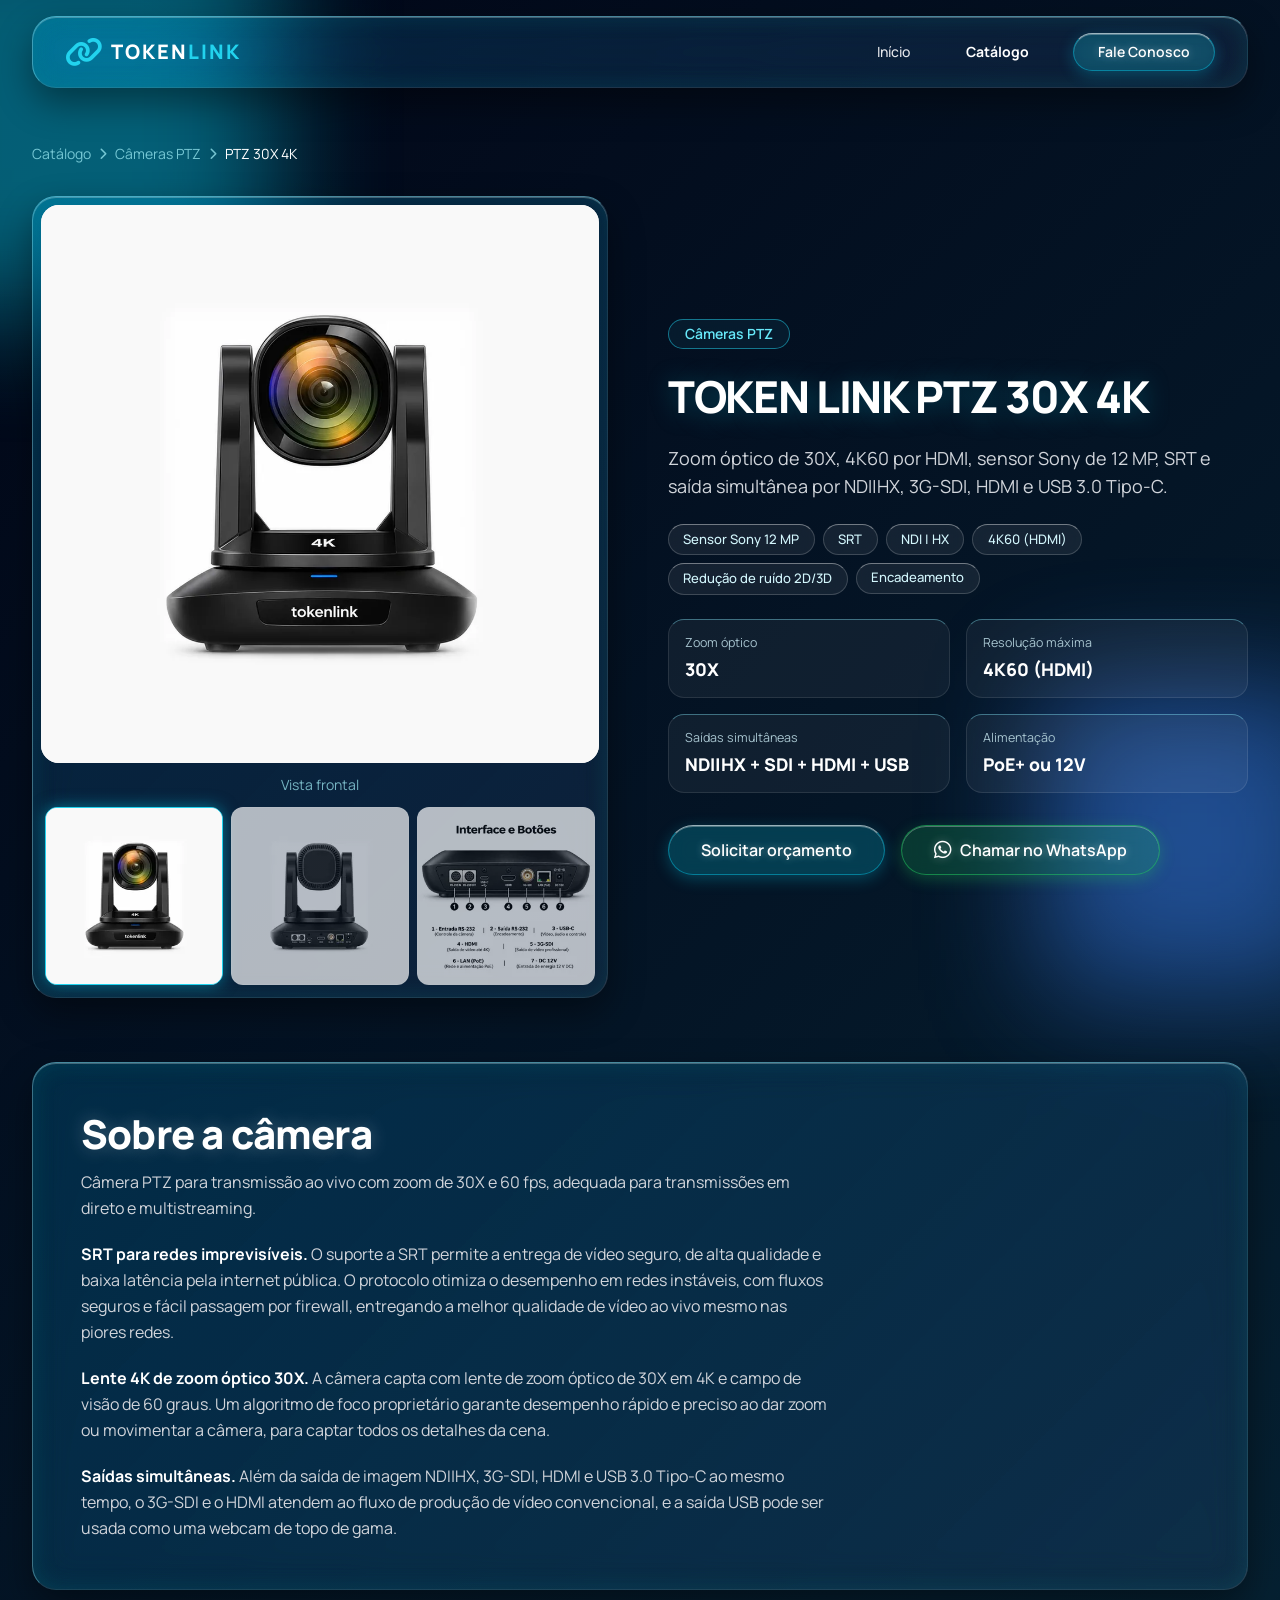
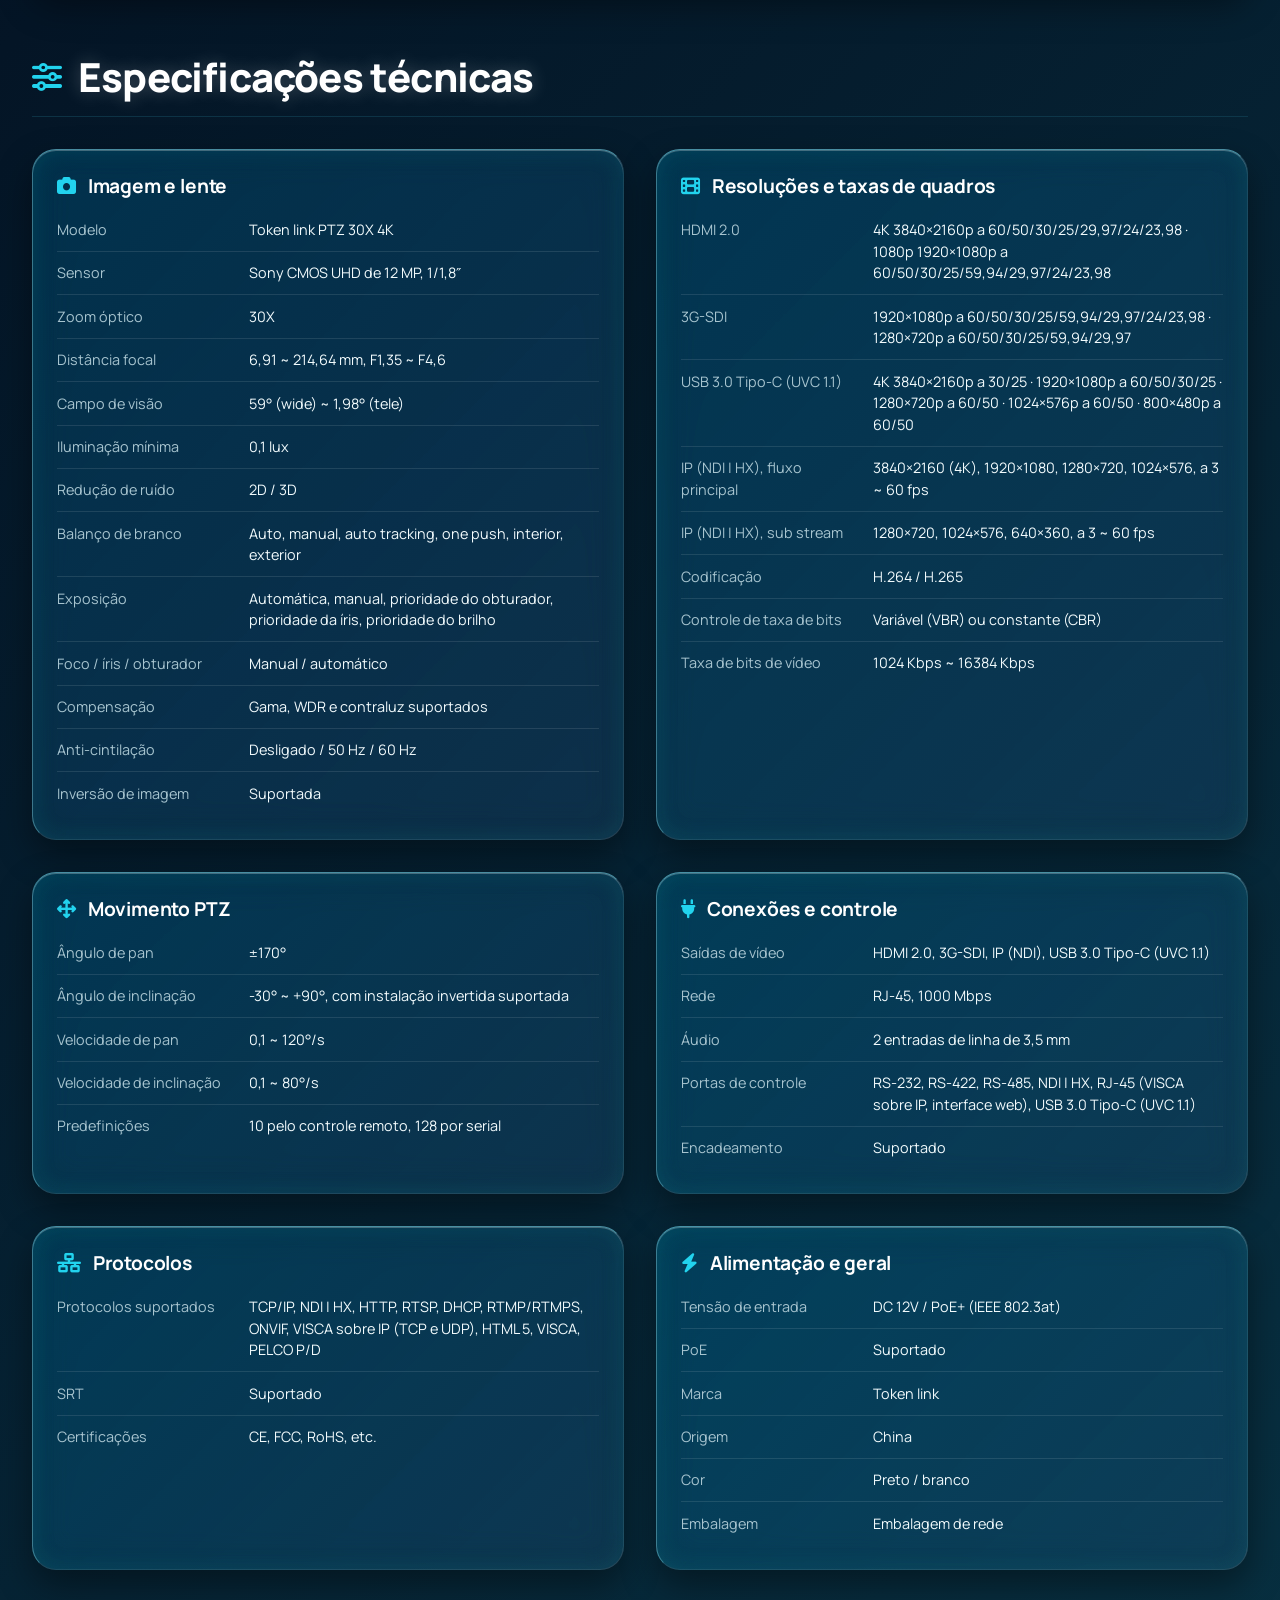
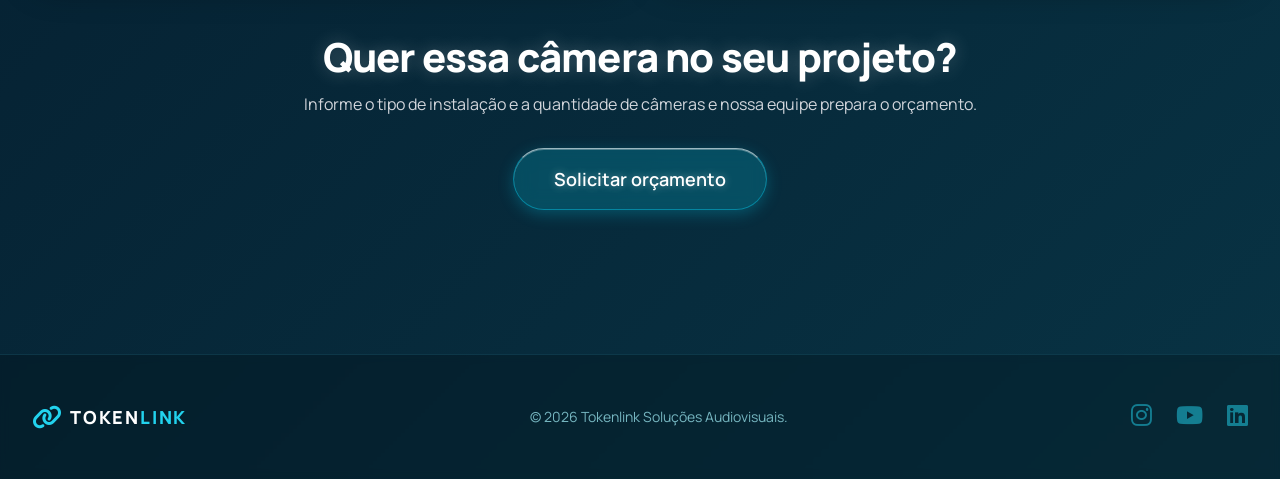
==== produto-ptz-30x-4k.html @ 7f0d7ee3 "Add files via upload" ====
<!DOCTYPE html>
<html lang="pt-BR">
<head>
    <meta charset="UTF-8">
    <meta name="viewport" content="width=device-width, initial-scale=1.0">
    <title>TOKEN LINK PTZ 30X 4K - Tokenlink</title>
    <meta name="description" content="Câmera PTZ com zoom óptico de 30X, 4K60, sensor Sony de 12 MP, SRT, NDI HX, 3G-SDI, HDMI, USB 3.0 Tipo-C e PoE+.">
    <meta name="theme-color" content="#020617">
    <meta property="og:type" content="product">
    <meta property="og:locale" content="pt_BR">
    <meta property="og:site_name" content="Tokenlink">
    <meta property="og:title" content="TOKEN LINK PTZ 30X 4K">
    <meta property="og:description" content="Zoom óptico de 30X, 4K60, SRT e saídas NDI HX, 3G-SDI, HDMI e USB 3.0.">
    <link rel="icon" href="favicon.svg" type="image/svg+xml">

    <link rel="stylesheet" href="tailwind.css">
    <link rel="stylesheet" href="https://cdnjs.cloudflare.com/ajax/libs/font-awesome/6.4.0/css/all.min.css">
    <link rel="preconnect" href="https://fonts.googleapis.com">
    <link rel="preconnect" href="https://fonts.gstatic.com" crossorigin>
    <link href="https://fonts.googleapis.com/css2?family=Manrope:wght@400;500;600;700;800&display=swap" rel="stylesheet">
    <link rel="stylesheet" href="styles.css">
    <!-- TODO: quando o domínio estiver definido, adicionar "image" (URL absoluta), <link rel="canonical"> e og:image/og:url -->
    <script type="application/ld+json">
    {"@context":"https://schema.org","@type":"Product","name":"TOKEN LINK PTZ 30X 4K","brand":{"@type":"Brand","name":"TOKEN LINK"},"description":"Câmera PTZ com zoom óptico de 30X, 4K60, sensor Sony de 12 MP, SRT, NDI HX, 3G-SDI, HDMI, USB 3.0 Tipo-C e PoE+."}
    </script>
</head>
<body class="text-white antialiased selection:bg-cyan-500 selection:text-white">

    <div class="liquid-blob blob-1" aria-hidden="true"></div>
    <div class="liquid-blob blob-2" aria-hidden="true"></div>

    <nav class="site-nav py-4" aria-label="Navegação principal">
        <div class="flex items-center justify-between">
            <a href="index.html" class="flex-shrink-0 flex items-center gap-2" aria-label="Tokenlink - página inicial">
                <i class="fa-solid fa-link text-cyan-400 text-3xl"></i>
                <span class="font-display text-xl font-bold tracking-wider text-white">TOKEN<span class="text-cyan-400">LINK</span></span>
            </a>
            <div class="hidden md:block">
                <div class="ml-10 flex items-center space-x-8">
                    <a href="index.html" class="text-gray-200 hover:text-cyan-400 px-3 py-2 text-sm font-medium transition-colors">Início</a>
                    <a href="produtos.html" aria-current="page" class="text-white font-bold px-3 py-2 text-sm">Catálogo</a>
                    <a href="index.html#contato" class="btn inline-block px-6 py-2 text-sm font-medium">Fale Conosco</a>
                </div>
            </div>
            <button id="menu-toggle" type="button" class="md:hidden text-cyan-200/70 text-2xl w-10 h-10 flex items-center justify-center" aria-label="Abrir menu" aria-controls="mobile-menu" aria-expanded="false">
                <i class="fa-solid fa-bars"></i>
            </button>
        </div>
        <div id="mobile-menu" class="hidden md:hidden mt-4 pt-4 border-t border-cyan-900/50 flex flex-col gap-3">
            <a href="index.html" class="text-gray-200 hover:text-cyan-400 py-2 text-base font-medium transition-colors">Início</a>
            <a href="produtos.html" aria-current="page" class="text-white font-bold py-2 text-base">Catálogo</a>
            <a href="index.html#contato" class="btn px-6 py-3 text-center font-medium">Fale Conosco</a>
        </div>
    </nav>

    <main class="relative z-10">

        <!-- Topo do produto -->
        <section class="pt-36 pb-16 px-4 sm:px-6 lg:px-8 max-w-7xl mx-auto">
            <nav aria-label="Você está aqui" class="text-sm text-cyan-200/70 mb-8 flex flex-wrap items-center gap-2">
                <a href="produtos.html" class="hover:text-cyan-400 transition-colors">Catálogo</a>
                <i class="fa-solid fa-chevron-right text-xs"></i>
                <a href="produtos.html" class="hover:text-cyan-400 transition-colors">Câmeras PTZ</a>
                <i class="fa-solid fa-chevron-right text-xs"></i>
                <span class="text-white">PTZ 30X 4K</span>
            </nav>

            <div class="grid grid-cols-1 lg:grid-cols-2 gap-10 lg:gap-14 items-center">

                <!-- Galeria (as fotos têm fundo branco, então ficam em uma "bancada" clara) -->
                <div class="card p-2 w-full max-w-xl mx-auto lg:mx-0">
                    <div data-gallery>
                        <div class="product-stage" data-gallery-stage style="background:#f9f9f9">
                            <img src="img/30x4k-frente.webp" alt="Câmera TOKEN LINK PTZ 30X 4K, vista frontal" width="1000" height="1000" data-gallery-main>
                        </div>
                        <p class="text-center text-sm text-cyan-200/70 mt-3" data-gallery-caption aria-live="polite">Vista frontal</p>
                        <div class="grid grid-cols-3 gap-2 mt-3 px-1 pb-1">
                            <button type="button" class="thumb" data-full="img/30x4k-frente.webp" data-bg="#f9f9f9" data-label="Vista frontal" aria-label="Ver imagem: Vista frontal" aria-current="true">
                                <img src="img/30x4k-frente-thumb.webp" alt="Câmera TOKEN LINK PTZ 30X 4K, vista frontal" width="300" height="300">
                            </button>
                            <button type="button" class="thumb" data-full="img/30x4k-traseira.webp" data-bg="#f9f9f9" data-label="Vista traseira" aria-label="Ver imagem: Vista traseira">
                                <img src="img/30x4k-traseira-thumb.webp" alt="Câmera TOKEN LINK PTZ 30X 4K, vista traseira com o painel de conexões" width="300" height="300" loading="lazy">
                            </button>
                            <button type="button" class="thumb" data-full="img/30x4k-interfaces.webp" data-bg="#fff" data-label="Interface e botões" aria-label="Ver imagem: Interface e botões">
                                <img src="img/30x4k-interfaces-thumb.webp" alt="Painel traseiro com a numeração das interfaces e botões" width="300" height="300" loading="lazy">
                            </button>
                        </div>
                    </div>
                </div>

                <!-- Informações principais -->
                <div class="space-y-6">
                    <div class="inline-block px-4 py-1 rounded-full border border-cyan-400/50 text-cyan-300 text-sm font-semibold backdrop-blur-md bg-cyan-900/20">Câmeras PTZ</div>
                    <h1 class="title-xl title-sm">TOKEN LINK PTZ 30X 4K</h1>
                    <p class="text-lg text-gray-300 max-w-xl">
                        Zoom óptico de 30X, 4K60 por HDMI, sensor Sony de 12 MP, SRT e saída simultânea por NDI|HX, 3G-SDI, HDMI e USB 3.0 Tipo-C. 
                    </p>

                    <ul class="flex flex-wrap gap-2" aria-label="Destaques">
                        <li class="chip">Sensor Sony 12 MP</li>
                        <li class="chip">SRT</li>
                        <li class="chip">NDI | HX</li>
                        <li class="chip">4K60 (HDMI)</li>
                        <li class="chip">Redução de ruído 2D/3D</li>
                        <li class="chip">Encadeamento</li>
                    </ul>

                    <dl class="grid grid-cols-2 gap-4">
                        <div class="stat"><dt>Zoom óptico</dt><dd>30X</dd></div>
                        <div class="stat"><dt>Resolução máxima</dt><dd>4K60 (HDMI)</dd></div>
                        <div class="stat"><dt>Saídas simultâneas</dt><dd>NDI|HX + SDI + HDMI + USB</dd></div>
                        <div class="stat"><dt>Alimentação</dt><dd>PoE+ ou 12V</dd></div>
                    </dl>

                    <div class="flex flex-wrap gap-4 pt-2">
                        <a href="index.html?interesse=C%C3%A2meras%20PTZ&amp;produto=TOKEN%20LINK%20PTZ%2030X%204K#contato" class="btn inline-block py-3 px-8 text-center font-bold">Solicitar orçamento</a>
                        <a href="#" data-whatsapp="Olá, Tokenlink! Tenho interesse na câmera TOKEN LINK PTZ 30X 4K. Gostaria de um orçamento." target="_blank" rel="noopener" class="btn btn-wa inline-flex items-center gap-2 py-3 px-8 text-center font-bold">
                            <i class="fa-brands fa-whatsapp text-xl"></i> Chamar no WhatsApp
                        </a>
                    </div>
                </div>
            </div>
        </section>

        <!-- Descrição -->
        <section class="pb-16 px-4 sm:px-6 lg:px-8 max-w-7xl mx-auto">
            <div class="card p-8 md:p-12">
                <h2 class="h-section">Sobre a câmera</h2>
                <div class="prose-hud space-y-5 text-gray-300 leading-relaxed">
                    <p>Câmera PTZ para transmissão ao vivo com zoom de 30X e 60 fps, adequada para transmissões em direto e multistreaming.</p>
                    <p><strong class="text-white">SRT para redes imprevisíveis.</strong> O suporte a SRT permite a entrega de vídeo seguro, de alta qualidade e baixa latência pela internet pública. O protocolo otimiza o desempenho em redes instáveis, com fluxos seguros e fácil passagem por firewall, entregando a melhor qualidade de vídeo ao vivo mesmo nas piores redes.</p>
                    <p><strong class="text-white">Lente 4K de zoom óptico 30X.</strong> A câmera capta com lente de zoom óptico de 30X em 4K e campo de visão de 60 graus. Um algoritmo de foco proprietário garante desempenho rápido e preciso ao dar zoom ou movimentar a câmera, para captar todos os detalhes da cena.</p>
                    <p><strong class="text-white">Saídas simultâneas.</strong> Além da saída de imagem NDI|HX, 3G-SDI, HDMI e USB 3.0 Tipo-C ao mesmo tempo, o 3G-SDI e o HDMI atendem ao fluxo de produção de vídeo convencional, e a saída USB pode ser usada como uma webcam de topo de gama.</p>
                </div>
            </div>
        </section>

        <!-- Especificações -->
        <section class="pb-24 px-4 sm:px-6 lg:px-8 max-w-7xl mx-auto">
            <div class="mb-8 border-b border-cyan-900/50 pb-4 flex items-center gap-4">
                <i class="fa-solid fa-sliders text-3xl text-cyan-400"></i>
                <h2 class="h-section" style="margin-bottom:0">Especificações técnicas</h2>
            </div>
            <div class="grid grid-cols-1 lg:grid-cols-2 gap-8">
            <div class="card p-6 h-full">
                <h3 class="h-card flex items-center gap-3 mb-4"><i class="fa-solid fa-camera text-cyan-400"></i>Imagem e lente</h3>
                <dl>
                    <div class="spec-row"><dt>Modelo</dt><dd>Token link PTZ 30X 4K</dd></div>
                    <div class="spec-row"><dt>Sensor</dt><dd>Sony CMOS UHD de 12 MP, 1/1,8″</dd></div>
                    <div class="spec-row"><dt>Zoom óptico</dt><dd>30X</dd></div>
                    <div class="spec-row"><dt>Distância focal</dt><dd>6,91 ~ 214,64 mm, F1,35 ~ F4,6</dd></div>
                    <div class="spec-row"><dt>Campo de visão</dt><dd>59° (wide) ~ 1,98° (tele)</dd></div>
                    <div class="spec-row"><dt>Iluminação mínima</dt><dd>0,1 lux</dd></div>
                    <div class="spec-row"><dt>Redução de ruído</dt><dd>2D / 3D</dd></div>
                    <div class="spec-row"><dt>Balanço de branco</dt><dd>Auto, manual, auto tracking, one push, interior, exterior</dd></div>
                    <div class="spec-row"><dt>Exposição</dt><dd>Automática, manual, prioridade do obturador, prioridade da íris, prioridade do brilho</dd></div>
                    <div class="spec-row"><dt>Foco / íris / obturador</dt><dd>Manual / automático</dd></div>
                    <div class="spec-row"><dt>Compensação</dt><dd>Gama, WDR e contraluz suportados</dd></div>
                    <div class="spec-row"><dt>Anti-cintilação</dt><dd>Desligado / 50 Hz / 60 Hz</dd></div>
                    <div class="spec-row"><dt>Inversão de imagem</dt><dd>Suportada</dd></div>
                </dl>
            </div>
            <div class="card p-6 h-full">
                <h3 class="h-card flex items-center gap-3 mb-4"><i class="fa-solid fa-film text-cyan-400"></i>Resoluções e taxas de quadros</h3>
                <dl>
                    <div class="spec-row"><dt>HDMI 2.0</dt><dd>4K 3840×2160p a 60/50/30/25/29,97/24/23,98 · 1080p 1920×1080p a 60/50/30/25/59,94/29,97/24/23,98</dd></div>
                    <div class="spec-row"><dt>3G-SDI</dt><dd>1920×1080p a 60/50/30/25/59,94/29,97/24/23,98 · 1280×720p a 60/50/30/25/59,94/29,97</dd></div>
                    <div class="spec-row"><dt>USB 3.0 Tipo-C (UVC 1.1)</dt><dd>4K 3840×2160p a 30/25 · 1920×1080p a 60/50/30/25 · 1280×720p a 60/50 · 1024×576p a 60/50 · 800×480p a 60/50</dd></div>
                    <div class="spec-row"><dt>IP (NDI | HX), fluxo principal</dt><dd>3840×2160 (4K), 1920×1080, 1280×720, 1024×576, a 3 ~ 60 fps</dd></div>
                    <div class="spec-row"><dt>IP (NDI | HX), sub stream</dt><dd>1280×720, 1024×576, 640×360, a 3 ~ 60 fps</dd></div>
                    <div class="spec-row"><dt>Codificação</dt><dd>H.264 / H.265</dd></div>
                    <div class="spec-row"><dt>Controle de taxa de bits</dt><dd>Variável (VBR) ou constante (CBR)</dd></div>
                    <div class="spec-row"><dt>Taxa de bits de vídeo</dt><dd>1024 Kbps ~ 16384 Kbps</dd></div>
                </dl>
            </div>
            <div class="card p-6 h-full">
                <h3 class="h-card flex items-center gap-3 mb-4"><i class="fa-solid fa-arrows-up-down-left-right text-cyan-400"></i>Movimento PTZ</h3>
                <dl>
                    <div class="spec-row"><dt>Ângulo de pan</dt><dd>±170°</dd></div>
                    <div class="spec-row"><dt>Ângulo de inclinação</dt><dd>-30° ~ +90°, com instalação invertida suportada</dd></div>
                    <div class="spec-row"><dt>Velocidade de pan</dt><dd>0,1 ~ 120°/s</dd></div>
                    <div class="spec-row"><dt>Velocidade de inclinação</dt><dd>0,1 ~ 80°/s</dd></div>
                    <div class="spec-row"><dt>Predefinições</dt><dd>10 pelo controle remoto, 128 por serial</dd></div>
                </dl>
            </div>
            <div class="card p-6 h-full">
                <h3 class="h-card flex items-center gap-3 mb-4"><i class="fa-solid fa-plug text-cyan-400"></i>Conexões e controle</h3>
                <dl>
                    <div class="spec-row"><dt>Saídas de vídeo</dt><dd>HDMI 2.0, 3G-SDI, IP (NDI), USB 3.0 Tipo-C (UVC 1.1)</dd></div>
                    <div class="spec-row"><dt>Rede</dt><dd>RJ-45, 1000 Mbps</dd></div>
                    <div class="spec-row"><dt>Áudio</dt><dd>2 entradas de linha de 3,5 mm</dd></div>
                    <div class="spec-row"><dt>Portas de controle</dt><dd>RS-232, RS-422, RS-485, NDI | HX, RJ-45 (VISCA sobre IP, interface web), USB 3.0 Tipo-C (UVC 1.1)</dd></div>
                    <div class="spec-row"><dt>Encadeamento</dt><dd>Suportado</dd></div>
                </dl>
            </div>
            <div class="card p-6 h-full">
                <h3 class="h-card flex items-center gap-3 mb-4"><i class="fa-solid fa-network-wired text-cyan-400"></i>Protocolos</h3>
                <dl>
                    <div class="spec-row"><dt>Protocolos suportados</dt><dd>TCP/IP, NDI | HX, HTTP, RTSP, DHCP, RTMP/RTMPS, ONVIF, VISCA sobre IP (TCP e UDP), HTML 5, VISCA, PELCO P/D</dd></div>
                    <div class="spec-row"><dt>SRT</dt><dd>Suportado</dd></div>
                    <div class="spec-row"><dt>Certificações</dt><dd>CE, FCC, RoHS, etc.</dd></div>
                </dl>
            </div>
            <div class="card p-6 h-full">
                <h3 class="h-card flex items-center gap-3 mb-4"><i class="fa-solid fa-bolt text-cyan-400"></i>Alimentação e geral</h3>
                <dl>
                    <div class="spec-row"><dt>Tensão de entrada</dt><dd>DC 12V / PoE+ (IEEE 802.3at)</dd></div>
                    <div class="spec-row"><dt>PoE</dt><dd>Suportado</dd></div>
                    <div class="spec-row"><dt>Marca</dt><dd>Token link</dd></div>
                    <div class="spec-row"><dt>Origem</dt><dd>China</dd></div>
                    <div class="spec-row"><dt>Cor</dt><dd>Preto / branco</dd></div>
                    <div class="spec-row"><dt>Embalagem</dt><dd>Embalagem de rede</dd></div>
                </dl>
            </div>
            </div>

            <div class="mt-16 text-center">
                <h2 class="h-section">Quer essa câmera no seu projeto?</h2>
                <p class="text-gray-300 mb-8">Informe o tipo de instalação e a quantidade de câmeras e nossa equipe prepara o orçamento.</p>
                <a href="index.html?interesse=C%C3%A2meras%20PTZ&amp;produto=TOKEN%20LINK%20PTZ%2030X%204K#contato" class="btn inline-block py-4 px-10 text-lg font-bold">Solicitar orçamento</a>
            </div>
        </section>
    </main>

    <footer class="relative z-10 border-t border-cyan-900/50 bg-black/20 backdrop-blur-sm py-12 mt-12">
        <div class="max-w-7xl mx-auto px-4 sm:px-6 lg:px-8 flex flex-col md:flex-row justify-between items-center">
            <div class="flex items-center gap-2 mb-4 md:mb-0">
                <i class="fa-solid fa-link text-cyan-400 text-2xl"></i>
                <span class="font-display text-lg font-bold tracking-wider text-white">TOKEN<span class="text-cyan-400">LINK</span></span>
            </div>
            <p class="text-cyan-200/70 text-sm text-center md:text-left">&copy; 2026 Tokenlink Soluções Audiovisuais.</p>
            <!-- TODO: substituir "#" pelos links reais das redes sociais -->
            <div class="flex space-x-6 mt-4 md:mt-0">
                <a href="#" aria-label="Instagram" class="text-cyan-400/50 hover:text-cyan-300 transition-colors"><i class="fa-brands fa-instagram text-2xl"></i></a>
                <a href="#" aria-label="YouTube" class="text-cyan-400/50 hover:text-cyan-300 transition-colors"><i class="fa-brands fa-youtube text-2xl"></i></a>
                <a href="#" aria-label="LinkedIn" class="text-cyan-400/50 hover:text-cyan-300 transition-colors"><i class="fa-brands fa-linkedin text-2xl"></i></a>
            </div>
        </div>
    </footer>

    <script src="script.js"></script>
</body>
</html>
---- styles.css ----
/* =========================================
   TOKENLINK - LIQUID GLASS
   Vidro translúcido sobre fundo profundo, com desfoque, reflexos e luz nas bordas.
   Tipografia: Manrope
   ========================================= */

:root {
    --cyan: #22d3ee;
    --cyan-soft: #67e8f9;
    --ink: #e8f4f8;
    --muted: #a7c4cf;
    --glass-edge: rgba(135, 238, 255, 0.5);
}

html {
    scroll-behavior: smooth;
    scroll-padding-top: 6.5rem;
}

/* Fundo profundo que se move lentamente */
body {
    font-family: 'Manrope', system-ui, -apple-system, 'Segoe UI', sans-serif;
    background: linear-gradient(135deg, #020617, #083344, #020617);
    background-size: 200% 200%;
    animation: liquidDepth 18s ease infinite;
    color: var(--ink);
    min-height: 100vh;
    position: relative;
    overflow-x: hidden;
    -webkit-font-smoothing: antialiased;
}

@keyframes liquidDepth {
    0% { background-position: 0% 50%; }
    50% { background-position: 100% 50%; }
    100% { background-position: 0% 50%; }
}

/* Tipografia */
.title-xl {
    font-size: clamp(2.25rem, 6vw, 4rem);
    font-weight: 800;
    line-height: 1.06;
    letter-spacing: -0.03em;
    color: #fff;
    text-shadow: 0 2px 24px rgba(6, 182, 212, 0.35);
}

.title-sm { font-size: clamp(1.75rem, 4vw, 2.75rem); }

.h-section {
    font-size: clamp(1.5rem, 3.6vw, 2.5rem);
    font-weight: 800;
    line-height: 1.15;
    letter-spacing: -0.02em;
    color: #fff;
    margin-bottom: 0.75rem;
    text-shadow: 0 0 18px rgba(255, 255, 255, 0.25);
}

.h-card {
    font-size: 1.2rem;
    font-weight: 700;
    line-height: 1.3;
    letter-spacing: -0.01em;
    color: #fff;
    margin-bottom: 0.6rem;
}

.font-display { font-weight: 800; letter-spacing: 0.1em; }

/*
  VIDRO LÍQUIDO
  Painel translúcido com blur, borda mais clara no topo/esquerda (luz vindo de cima)
  e brilho interno.
*/
.card,
.site-nav {
    background: linear-gradient(135deg, rgba(6, 182, 212, 0.16), rgba(255, 255, 255, 0.05));
    backdrop-filter: blur(18px) saturate(160%);
    -webkit-backdrop-filter: blur(18px) saturate(160%);
    border: 1px solid rgba(255, 255, 255, 0.1);
    border-top-color: var(--glass-edge);
    border-left-color: rgba(135, 238, 255, 0.4);
    box-shadow:
        0 15px 35px rgba(0, 0, 0, 0.4),
        inset 0 1px 0 rgba(255, 255, 255, 0.25),
        inset 0 0 22px rgba(6, 182, 212, 0.15);
    border-radius: 24px;
}

.card {
    position: relative;
    z-index: 10;
    overflow: hidden;
    transition: transform 0.4s ease, box-shadow 0.4s ease;
}

/* Reflexo que atravessa o vidro no hover */
.card::before {
    content: '';
    position: absolute;
    top: 0; left: -150%;
    width: 50%; height: 100%;
    background: linear-gradient(to right, transparent, rgba(255, 255, 255, 0.2), transparent);
    transform: skewX(-25deg);
    transition: left 0.7s ease;
    pointer-events: none;
}

.card:hover {
    transform: translateY(-5px);
    box-shadow:
        0 22px 44px rgba(0, 0, 0, 0.5),
        inset 0 1px 0 rgba(255, 255, 255, 0.35),
        inset 0 0 30px rgba(6, 182, 212, 0.3);
}

.card:hover::before { left: 150%; }

/* Barra de navegação flutuante */
.site-nav {
    position: fixed;
    top: 1rem;
    left: 50%;
    width: 95%;
    max-width: 80rem;
    transform: translateX(-50%);
    z-index: 50;
    padding-inline: 1.5rem;
}

@media (min-width: 768px) {
    .site-nav { padding-inline: 2rem; }
}

.icon-box {
    width: 4rem;
    height: 4rem;
    display: flex;
    align-items: center;
    justify-content: center;
    margin-bottom: 1.5rem;
    border-radius: 18px;
    font-size: 1.6rem;
    background: rgba(6, 182, 212, 0.2);
    border: 1px solid rgba(6, 182, 212, 0.5);
    box-shadow: inset 0 1px 0 rgba(255, 255, 255, 0.3);
}

/* Botões em forma de pílula de vidro */
.btn {
    background: rgba(6, 182, 212, 0.25);
    backdrop-filter: blur(10px);
    -webkit-backdrop-filter: blur(10px);
    border: 1px solid rgba(6, 182, 212, 0.55);
    border-top-color: rgba(255, 255, 255, 0.6);
    box-shadow: 0 4px 15px rgba(6, 182, 212, 0.3), inset 0 1px 0 rgba(255, 255, 255, 0.3);
    border-radius: 999px;
    color: #fff;
    font-weight: 600;
    cursor: pointer;
    text-shadow: 0 0 8px rgba(255, 255, 255, 0.4);
    transition: all 0.3s ease;
}

.btn:hover {
    background: rgba(6, 182, 212, 0.5);
    box-shadow: 0 8px 25px rgba(6, 182, 212, 0.55), inset 0 0 15px rgba(255, 255, 255, 0.35);
    transform: scale(1.04);
}

.btn-secondary {
    background: rgba(255, 255, 255, 0.06);
    border-color: rgba(255, 255, 255, 0.2);
    border-top-color: rgba(255, 255, 255, 0.45);
    box-shadow: 0 4px 15px rgba(0, 0, 0, 0.25), inset 0 1px 0 rgba(255, 255, 255, 0.2);
}

.btn-secondary:hover {
    background: rgba(255, 255, 255, 0.16);
    box-shadow: 0 8px 25px rgba(0, 0, 0, 0.35), inset 0 0 15px rgba(255, 255, 255, 0.25);
}

.btn-wa {
    background: rgba(34, 197, 94, 0.2);
    border-color: rgba(34, 197, 94, 0.55);
    box-shadow: 0 4px 15px rgba(34, 197, 94, 0.3), inset 0 1px 0 rgba(255, 255, 255, 0.3);
}

.btn-wa:hover {
    background: rgba(34, 197, 94, 0.42);
    box-shadow: 0 8px 25px rgba(34, 197, 94, 0.5), inset 0 0 15px rgba(255, 255, 255, 0.3);
}

.btn:disabled { opacity: 0.6; cursor: not-allowed; transform: none; }

a:focus-visible,
button:focus-visible,
.field:focus-visible {
    outline: 2px solid var(--cyan-soft);
    outline-offset: 3px;
}

/* Campos de formulário */
.field {
    background: rgba(0, 0, 0, 0.3);
    backdrop-filter: blur(6px);
    -webkit-backdrop-filter: blur(6px);
    border: 1px solid rgba(255, 255, 255, 0.15);
    border-radius: 14px;
    color: #fff;
    font-family: inherit;
    transition: all 0.3s ease;
}

.field:focus {
    background: rgba(6, 182, 212, 0.15);
    border-color: var(--cyan);
    box-shadow: 0 0 20px rgba(6, 182, 212, 0.4), inset 0 0 10px rgba(6, 182, 212, 0.2);
    outline: none;
}

.field::placeholder { color: rgba(255, 255, 255, 0.6); }

/* Lista aberta do <select>: sem isso o navegador pode mostrar texto branco sobre fundo branco */
select.field option { background: #0b1f2a; color: #fff; }

select.field {
    appearance: none;
    -webkit-appearance: none;
    padding-right: 2.5rem;
    background-image: url("data:image/svg+xml,%3Csvg xmlns='http://www.w3.org/2000/svg' width='16' height='16' viewBox='0 0 24 24' fill='none' stroke='%2322d3ee' stroke-width='2.5' stroke-linecap='round' stroke-linejoin='round'%3E%3Cpath d='m6 9 6 6 6-6'/%3E%3C/svg%3E");
    background-repeat: no-repeat;
    background-position: right 1rem center;
}

/* Bolhas de fundo (efeito água) */
.liquid-blob {
    position: fixed;
    filter: blur(60px);
    z-index: 0;
    opacity: 0.5;
    pointer-events: none;
    animation: blobMorph 12s infinite alternate ease-in-out;
}

.blob-1 { background: #06b6d4; width: 400px; height: 400px; top: -10%; left: -10%; }
.blob-2 { background: #3b82f6; width: 300px; height: 300px; bottom: -10%; right: -5%; animation-delay: -5s; }

@keyframes blobMorph {
    0% { border-radius: 40% 60% 70% 30% / 40% 50% 60% 50%; transform: scale(1) translate(0, 0); }
    50% { border-radius: 70% 30% 50% 50% / 30% 30% 70% 70%; transform: scale(1.1) translate(20px, 30px); }
    100% { border-radius: 40% 60% 70% 30% / 40% 50% 60% 50%; transform: scale(0.9) translate(-20px, -20px); }
}

/* Em celulares: bolhas estáticas e com blur menor, para poupar GPU e bateria */
@media (max-width: 767px) {
    .liquid-blob { animation: none; filter: blur(40px); }
}

.animate-float { animation: float 6s ease-in-out infinite; }
@keyframes float {
    0%, 100% { transform: translateY(0); }
    50% { transform: translateY(-14px); }
}

/* Entrada dos cards ao rolar */
.reveal { opacity: 0; }
.reveal.is-visible { animation: revealUp 0.6s ease-out var(--reveal-delay, 0s) both; }
@keyframes revealUp {
    from { opacity: 0; transform: translateY(30px); }
    to   { opacity: 1; transform: translateY(0); }
}

.form-status { min-height: 1.5rem; }

/* Página de produto */
.product-stage {
    background: #fff;
    border-radius: 18px;
    aspect-ratio: 1 / 1;
    display: flex;
    align-items: center;
    justify-content: center;
    overflow: hidden;
    transition: background 0.25s ease;
}
.product-stage img { width: 100%; height: 100%; object-fit: contain; }

.chip {
    padding: 0.3rem 0.9rem;
    font-size: 0.82rem;
    font-weight: 500;
    color: #d3f7fd;
    border-radius: 999px;
    background: rgba(255, 255, 255, 0.07);
    border: 1px solid rgba(255, 255, 255, 0.18);
    border-top-color: rgba(255, 255, 255, 0.4);
    backdrop-filter: blur(8px);
    -webkit-backdrop-filter: blur(8px);
}

.stat {
    padding: 0.9rem 1rem;
    border-radius: 16px;
    background: rgba(255, 255, 255, 0.05);
    border: 1px solid rgba(255, 255, 255, 0.1);
    border-top-color: rgba(135, 238, 255, 0.4);
}
.stat dt { font-size: 0.78rem; color: var(--muted); margin-bottom: 0.2rem; }
.stat dd { font-weight: 800; font-size: 1.1rem; color: #fff; }

.spec-row {
    display: grid;
    grid-template-columns: minmax(0, 11rem) minmax(0, 1fr);
    gap: 1rem;
    padding: 0.65rem 0;
    border-bottom: 1px solid rgba(255, 255, 255, 0.1);
    font-size: 0.9rem;
}
.spec-row:last-child { border-bottom: 0; }
.spec-row dt { color: var(--muted); }
.spec-row dd { color: #f1fafc; overflow-wrap: anywhere; }

.prose-hud { max-width: 75ch; }

@media (max-width: 480px) {
    .spec-row { grid-template-columns: 1fr; gap: 0.15rem; }
}

/* Barra de rolagem */
::-webkit-scrollbar { width: 12px; }
::-webkit-scrollbar-track { background: #020617; }
::-webkit-scrollbar-thumb {
    background: rgba(6, 182, 212, 0.4);
    border-radius: 6px;
    border: 1px solid rgba(255, 255, 255, 0.2);
}
::-webkit-scrollbar-thumb:hover { background: rgba(6, 182, 212, 0.8); }

@media (prefers-reduced-motion: reduce) {
    html { scroll-behavior: auto; }
    body, .liquid-blob, .animate-float { animation: none; }
    .reveal { opacity: 1; }
    .reveal.is-visible { animation: none; }
    .card, .btn, .card::before { transition: none; }
}

/* Galeria de imagens do produto */
.thumb {
    aspect-ratio: 1 / 1;
    padding: 0;
    overflow: hidden;
    cursor: pointer;
    background: #fff;
    border: 1px solid rgba(255, 255, 255, 0.2);
    border-radius: 12px;
    opacity: 0.7;
    transition: opacity 0.25s ease, border-color 0.25s ease, box-shadow 0.25s ease;
}
.thumb img { width: 100%; height: 100%; object-fit: cover; display: block; }
.thumb:hover { opacity: 1; }
.thumb[aria-current="true"] {
    opacity: 1;
    border-color: var(--cyan);
    box-shadow: 0 0 16px rgba(6, 182, 212, 0.55);
}
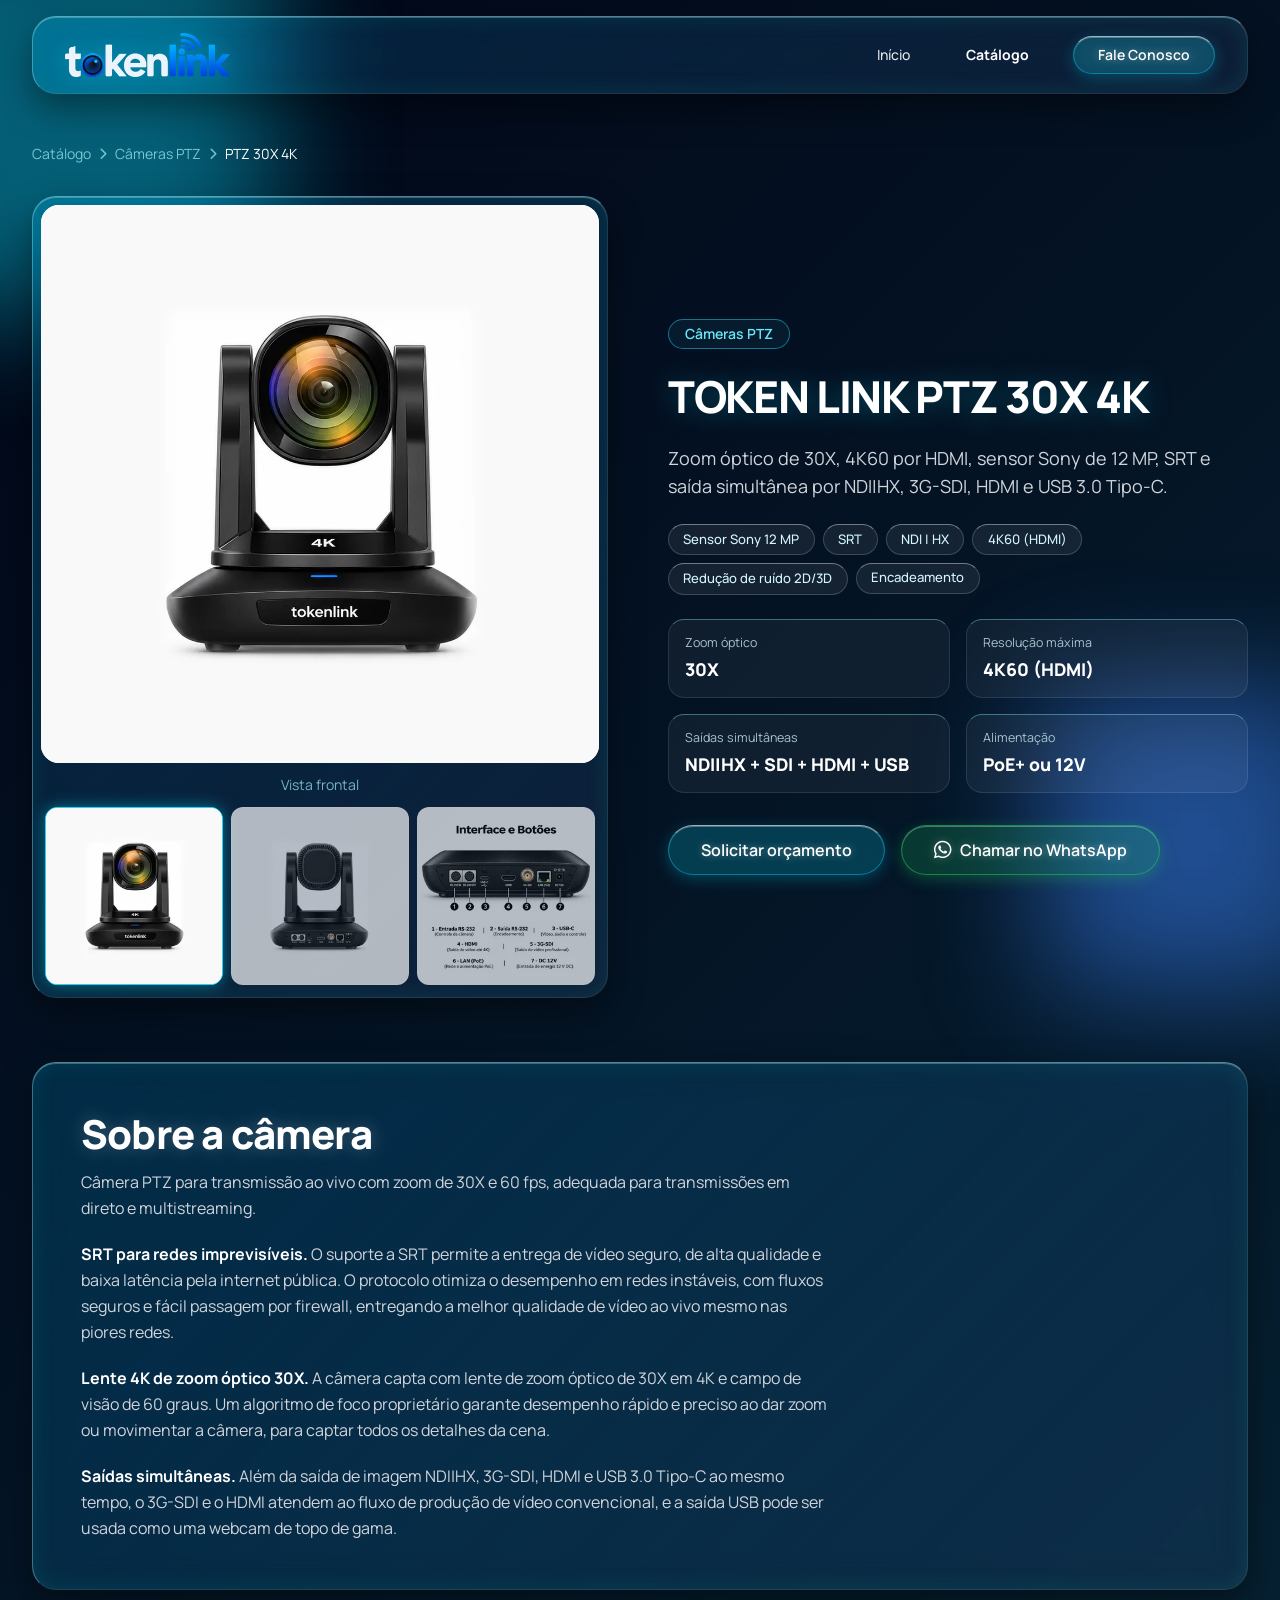
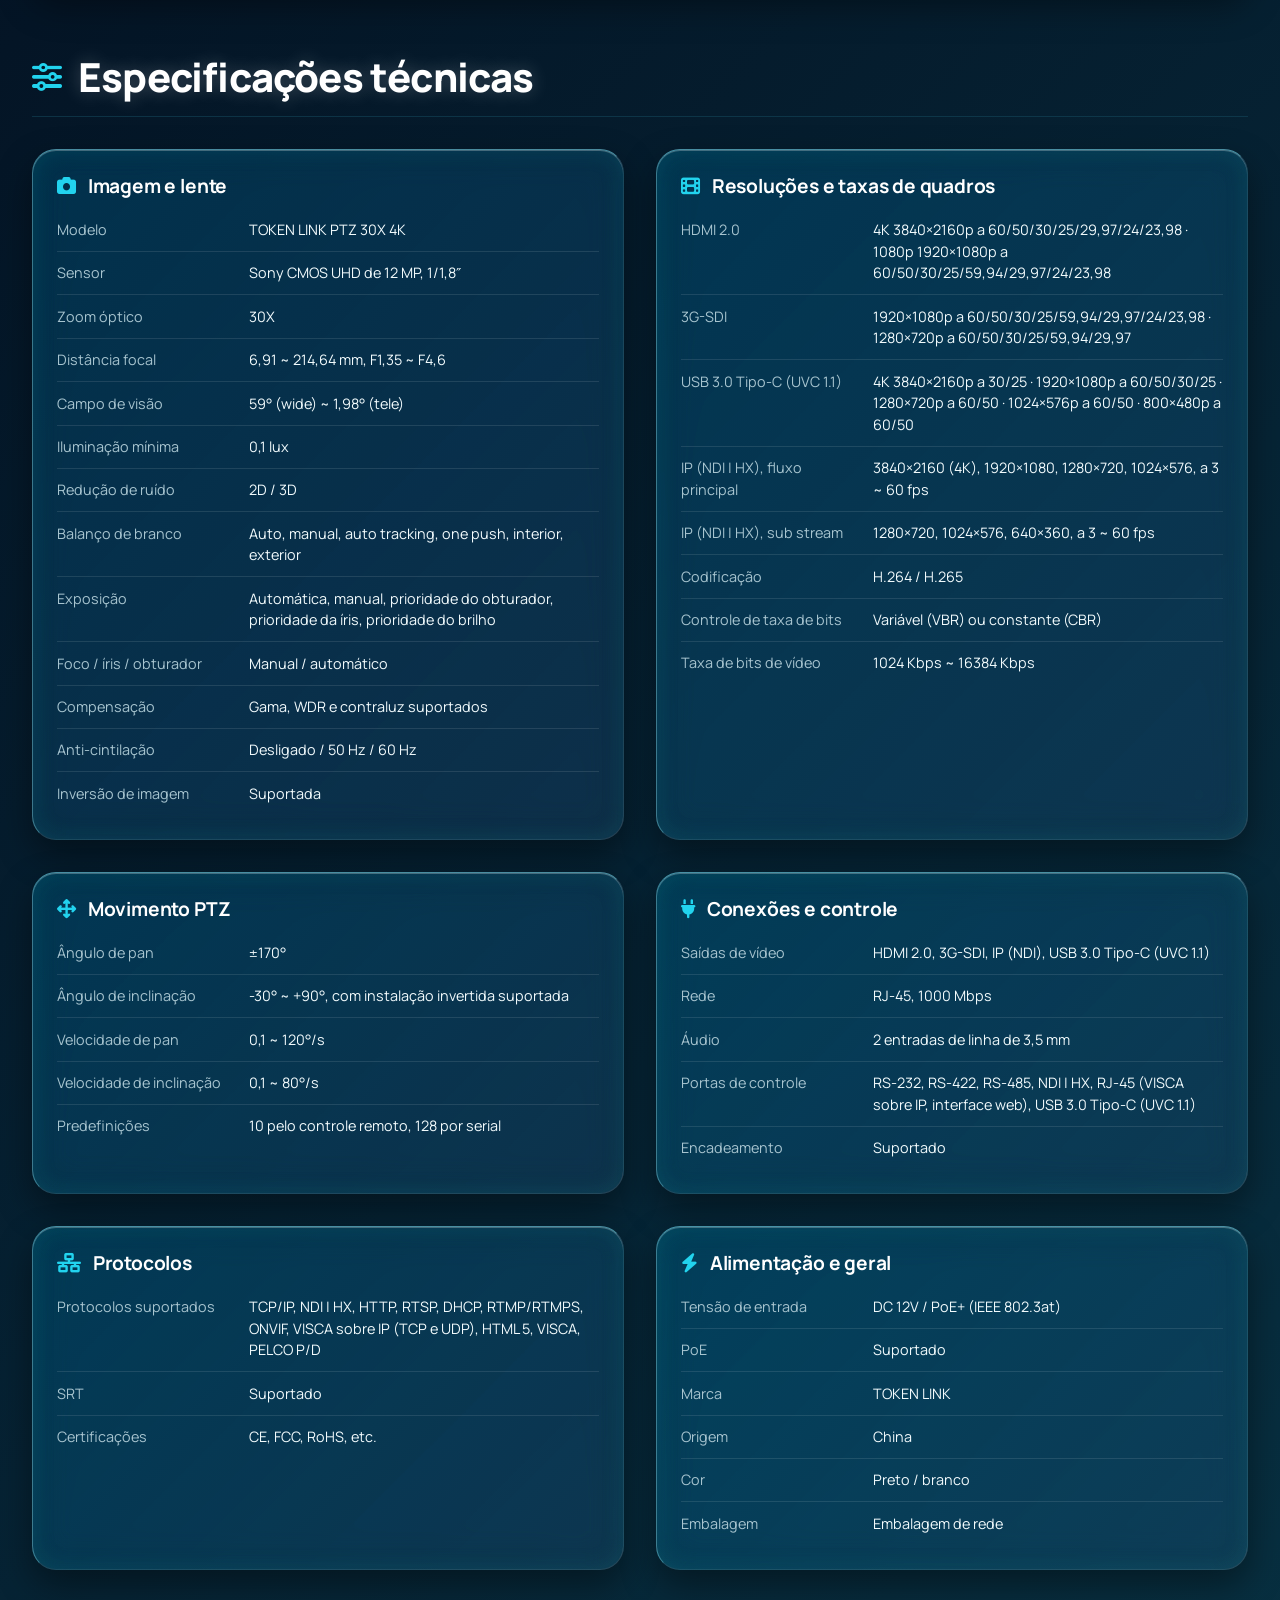
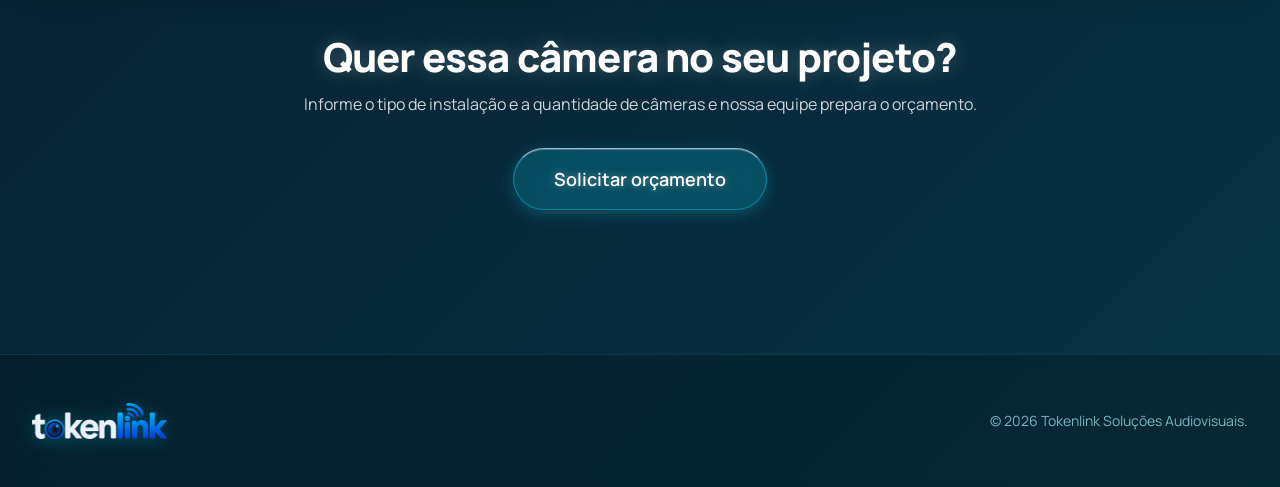
==== commit a9061f45: "Add files via upload" ====
--- a/produto-ptz-30x-4k.html
+++ b/produto-ptz-30x-4k.html
@@ -32,8 +32,7 @@
     <nav class="site-nav py-4" aria-label="Navegação principal">
         <div class="flex items-center justify-between">
             <a href="index.html" class="flex-shrink-0 flex items-center gap-2" aria-label="Tokenlink - página inicial">
-                <i class="fa-solid fa-link text-cyan-400 text-3xl"></i>
-                <span class="font-display text-xl font-bold tracking-wider text-white">TOKEN<span class="text-cyan-400">LINK</span></span>
+                <img src="img/logo-sm.webp" srcset="img/logo-sm.webp 300w, img/logo.webp 600w" sizes="150px" alt="Tokenlink" width="300" height="80" class="site-logo">
             </a>
             <div class="hidden md:block">
                 <div class="ml-10 flex items-center space-x-8">
@@ -145,7 +144,7 @@
             <div class="card p-6 h-full">
                 <h3 class="h-card flex items-center gap-3 mb-4"><i class="fa-solid fa-camera text-cyan-400"></i>Imagem e lente</h3>
                 <dl>
-                    <div class="spec-row"><dt>Modelo</dt><dd>Token link PTZ 30X 4K</dd></div>
+                    <div class="spec-row"><dt>Modelo</dt><dd>TOKEN LINK PTZ 30X 4K</dd></div>
                     <div class="spec-row"><dt>Sensor</dt><dd>Sony CMOS UHD de 12 MP, 1/1,8″</dd></div>
                     <div class="spec-row"><dt>Zoom óptico</dt><dd>30X</dd></div>
                     <div class="spec-row"><dt>Distância focal</dt><dd>6,91 ~ 214,64 mm, F1,35 ~ F4,6</dd></div>
@@ -206,7 +205,7 @@
                 <dl>
                     <div class="spec-row"><dt>Tensão de entrada</dt><dd>DC 12V / PoE+ (IEEE 802.3at)</dd></div>
                     <div class="spec-row"><dt>PoE</dt><dd>Suportado</dd></div>
-                    <div class="spec-row"><dt>Marca</dt><dd>Token link</dd></div>
+                    <div class="spec-row"><dt>Marca</dt><dd>TOKEN LINK</dd></div>
                     <div class="spec-row"><dt>Origem</dt><dd>China</dd></div>
                     <div class="spec-row"><dt>Cor</dt><dd>Preto / branco</dd></div>
                     <div class="spec-row"><dt>Embalagem</dt><dd>Embalagem de rede</dd></div>
@@ -225,16 +224,9 @@
     <footer class="relative z-10 border-t border-cyan-900/50 bg-black/20 backdrop-blur-sm py-12 mt-12">
         <div class="max-w-7xl mx-auto px-4 sm:px-6 lg:px-8 flex flex-col md:flex-row justify-between items-center">
             <div class="flex items-center gap-2 mb-4 md:mb-0">
-                <i class="fa-solid fa-link text-cyan-400 text-2xl"></i>
-                <span class="font-display text-lg font-bold tracking-wider text-white">TOKEN<span class="text-cyan-400">LINK</span></span>
+                <img src="img/logo-sm.webp" srcset="img/logo-sm.webp 300w, img/logo.webp 600w" sizes="130px" alt="Tokenlink" width="300" height="80" loading="lazy" class="site-logo site-logo--footer">
             </div>
             <p class="text-cyan-200/70 text-sm text-center md:text-left">&copy; 2026 Tokenlink Soluções Audiovisuais.</p>
-            <!-- TODO: substituir "#" pelos links reais das redes sociais -->
-            <div class="flex space-x-6 mt-4 md:mt-0">
-                <a href="#" aria-label="Instagram" class="text-cyan-400/50 hover:text-cyan-300 transition-colors"><i class="fa-brands fa-instagram text-2xl"></i></a>
-                <a href="#" aria-label="YouTube" class="text-cyan-400/50 hover:text-cyan-300 transition-colors"><i class="fa-brands fa-youtube text-2xl"></i></a>
-                <a href="#" aria-label="LinkedIn" class="text-cyan-400/50 hover:text-cyan-300 transition-colors"><i class="fa-brands fa-linkedin text-2xl"></i></a>
-            </div>
         </div>
     </footer>
 
--- a/styles.css
+++ b/styles.css
@@ -366,3 +366,11 @@
     border-color: var(--cyan);
     box-shadow: 0 0 16px rgba(6, 182, 212, 0.55);
 }
+
+/* Logo */
+.site-logo {
+    height: 2.75rem;
+    width: auto;
+    filter: drop-shadow(0 2px 10px rgba(6, 182, 212, 0.35));
+}
+.site-logo--footer { height: 2.25rem; }
